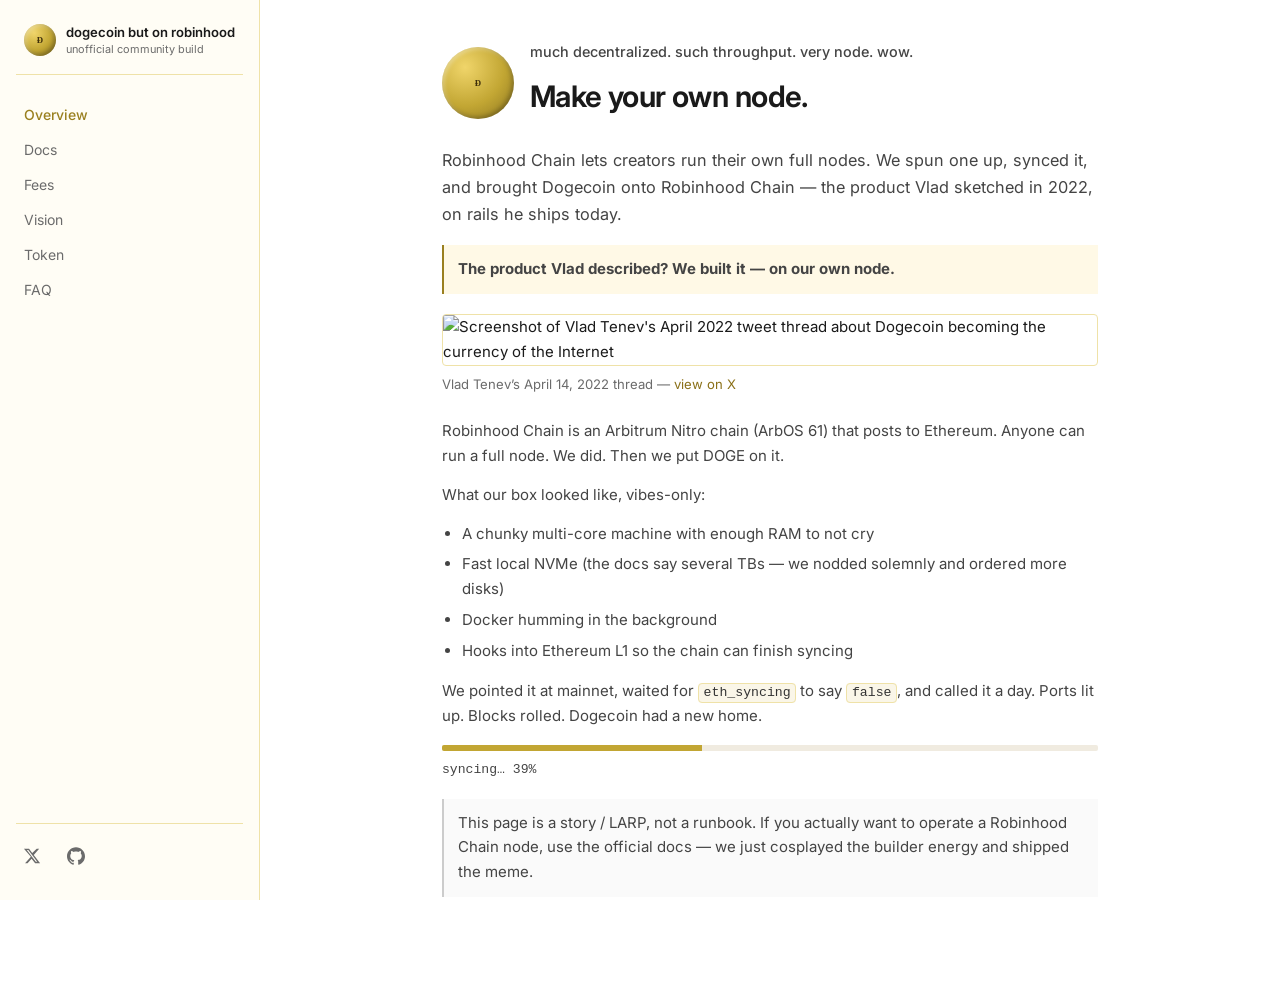
==== index.html @ e366f994 "feat: add overview page" ====
<!DOCTYPE html>
<html lang="en">
<head>
  <meta charset="UTF-8" />
  <meta name="viewport" content="width=device-width, initial-scale=1.0" />
  <title>Overview — dogecoin but on robinhood</title>
  <meta name="description" content="dogecoin but on robinhood. Unofficial community build." />
  <link rel="preconnect" href="https://fonts.googleapis.com" />
  <link rel="preconnect" href="https://fonts.gstatic.com" crossorigin />
  <link href="https://fonts.googleapis.com/css2?family=Inter:wght@400;500;600;700&display=swap" rel="stylesheet" />
  <link rel="icon" href="favicon.ico" sizes="any" />
  <link rel="icon" type="image/png" href="favicon-32.png" sizes="32x32" />
  <link rel="apple-touch-icon" href="apple-touch-icon.png" />
  <link rel="stylesheet" href="styles.css" />
</head>
<body>
  <div class="mobile-bar">
    <a class="mobile-brand" href="index.html">
      <img src="dogecoin.png" alt="Dogecoin" width="28" height="28"
           onerror="this.style.display='none'; this.nextElementSibling.style.display='inline-block';" />
      <span class="logo-mark" style="display:none;width:28px;height:28px;" aria-hidden="true"></span>
      dogecoin but on robinhood
    </a>
    <button class="menu-btn" type="button" id="menuToggle" aria-label="Open menu">Menu</button>
  </div>
  <div class="sidebar-backdrop" id="sidebarBackdrop"></div>

  <div class="layout">
    <aside class="sidebar" id="sidebar" aria-label="Site navigation">
      <a class="sidebar-logo" href="index.html">
        <img src="dogecoin.png" alt="Dogecoin logo" width="36" height="36"
             onerror="this.style.display='none'; this.nextElementSibling.style.display='inline-block';" />
        <span class="logo-mark" style="display:none;" aria-hidden="true"></span>
        <span class="brand-text">
          <span class="brand-name">dogecoin but on robinhood</span>
          <span class="brand-sub">unofficial community build</span>
        </span>
      </a>

      <div class="nav-group">
        <a class="nav-item active" href="index.html">Overview</a>
        <a class="nav-item" href="docs.html">Docs</a>
        <a class="nav-item" href="fees.html">Fees</a>
        <a class="nav-item" href="vision.html">Vision</a>
        <a class="nav-item" href="token.html">Token</a>
        <a class="nav-item" href="faq.html">FAQ</a>
      </div>

      <div class="sidebar-social">
        <a class="social-link" href="https://x.com/DogeCoinHood_" target="_blank" rel="noopener noreferrer" title="X / Twitter" aria-label="X">
          <svg viewBox="0 0 24 24" aria-hidden="true"><path d="M18.244 2.25h3.308l-7.227 8.26 8.502 11.24H16.17l-4.714-6.231-5.401 6.231H2.744l7.727-8.835L1.254 2.25H8.08l4.253 5.622L18.244 2.25zm-1.161 17.52h1.833L7.084 4.126H5.117L17.083 19.77z"/></svg>
        </a>
        <a class="social-link" href="https://github.com/0xiglo/dogecoin-on-robinhood" target="_blank" rel="noopener noreferrer" title="GitHub" aria-label="GitHub">
          <svg viewBox="0 0 24 24" aria-hidden="true"><path d="M12 .297c-6.63 0-12 5.373-12 12 0 5.303 3.438 9.8 8.205 11.385.6.113.82-.258.82-.577 0-.285-.01-1.04-.015-2.04-3.338.724-4.042-1.61-4.042-1.61-.546-1.385-1.335-1.69-1.335-1.69-1.09-.744.083-.729.083-.729 1.205.084 1.84 1.236 1.84 1.236 1.07 1.835 2.809 1.305 3.495.998.108-.776.417-1.305.76-1.605-2.665-.3-5.466-1.332-5.466-5.93 0-1.31.465-2.38 1.235-3.22-.135-.303-.54-1.523.105-3.176 0 0 1.005-.322 3.3 1.23.96-.267 1.98-.399 3-.405 1.02.006 2.04.138 3 .405 2.28-1.552 3.285-1.23 3.285-1.23.645 1.653.24 2.873.12 3.176.765.84 1.23 1.91 1.23 3.22 0 4.61-2.805 5.625-5.475 5.92.42.36.81 1.096.81 2.22 0 1.606-.015 2.896-.015 3.286 0 .315.21.69.825.57C20.565 22.092 24 17.592 24 12.297c0-6.627-5.373-12-12-12"/></svg>
        </a>
      </div>
    </aside>

    <main class="main">
      <article class="content">

        <div class="hero-logo">
          <img src="dogecoin.png" alt="Dogecoin logo" width="72" height="72"
               onerror="this.style.display='none'; this.nextElementSibling.style.display='inline-block';" />
          <span class="logo-mark" style="display:none;width:72px;height:72px;" aria-hidden="true"></span>
          <div>
            <p class="tagline">much decentralized. such throughput. very node. wow.</p>
            <h1>Make your own node.</h1>
          </div>
        </div>
        <p class="lede">
          Robinhood Chain lets creators run their own full nodes. We spun one up, synced it, and brought Dogecoin
          onto Robinhood Chain — the product Vlad sketched in 2022, on rails he ships today.
        </p>
        <div class="callout green">
          <strong>The product Vlad described? We built it — on our own node.</strong>
        </div>

        <figure class="tweet-shot">
          <img src="assets/vlad-doge-tweet.png"
               alt="Screenshot of Vlad Tenev's April 2022 tweet thread about Dogecoin becoming the currency of the Internet"
               loading="lazy" />
          <figcaption>
            Vlad Tenev’s April 14, 2022 thread —
            <a href="https://x.com/vladtenev/status/1514684182718398487" target="_blank" rel="noopener noreferrer">view on X</a>
          </figcaption>
        </figure>

        <p>
          Robinhood Chain is an Arbitrum Nitro chain (ArbOS 61) that posts to Ethereum.
          Anyone can run a full node. We did. Then we put DOGE on it.
        </p>
        <p>What our box looked like, vibes-only:</p>
        <ul>
          <li>A chunky multi-core machine with enough RAM to not cry</li>
          <li>Fast local NVMe (the docs say several TBs — we nodded solemnly and ordered more disks)</li>
          <li>Docker humming in the background</li>
          <li>Hooks into Ethereum L1 so the chain can finish syncing</li>
        </ul>
        <p>
          We pointed it at mainnet, waited for <code>eth_syncing</code> to say <code>false</code>,
          and called it a day. Ports lit up. Blocks rolled. Dogecoin had a new home.
        </p>
        <div class="sync-bar" aria-hidden="true"><span id="syncFill"></span></div>
        <p class="sync-status" id="syncStatus">syncing…</p>
        <div class="callout muted">
          This page is a story / LARP, not a runbook. If you actually want to operate a Robinhood Chain node,
          use the official docs — we just cosplayed the builder energy and shipped the meme.
        </div>
</article>
    </main>
  </div>

  <div id="confetti" aria-hidden="true"></div>
  <script src="app.js"></script>
</body>
</html>
---- styles.css ----
:root {
      --bg: #ffffff;
      --bg-sidebar: #fffdf5;
      --bg-elevated: #fff9e6;
      --border: #efe2a8;
      --text: #1a1a1a;
      --text-muted: #6b6b6b;
      --accent: #c2a633;
      --accent-dark: #9a8020;
      --accent-soft: #fff3c4;
      --link: #8a7018;
      --code-bg: #faf6e8;
      --sidebar-w: 260px;
      --top-h: 56px;
    }

    * { box-sizing: border-box; margin: 0; padding: 0; }

    html { scroll-behavior: smooth; scroll-padding-top: 72px; }

    body {
      font-family: Inter, system-ui, -apple-system, Segoe UI, Roboto, sans-serif;
      background: var(--bg);
      color: var(--text);
      line-height: 1.65;
      font-size: 15px;
    }

    a { color: var(--link); text-decoration: none; }
    a:hover { text-decoration: underline; }

    code, .inline-code {
      font-family: ui-monospace, SFMono-Regular, Menlo, Consolas, monospace;
      font-size: 0.88em;
      background: var(--code-bg);
      border: 1px solid var(--border);
      border-radius: 4px;
      padding: 0.1em 0.35em;
      color: #333;
    }

    .layout {
      display: grid;
      grid-template-columns: var(--sidebar-w) 1fr;
      min-height: 100vh;
    }

    .sidebar {
      position: sticky;
      top: 0;
      height: 100vh;
      overflow-y: auto;
      background: var(--bg-sidebar);
      border-right: 1px solid var(--border);
      padding: 20px 16px 28px;
      display: flex;
      flex-direction: column;
      gap: 4px;
    }

    .sidebar-logo {
      display: flex;
      align-items: center;
      gap: 10px;
      padding: 4px 8px 18px;
      border-bottom: 1px solid var(--border);
      margin-bottom: 10px;
      text-decoration: none;
      color: var(--text);
    }
    .sidebar-logo:hover { text-decoration: none; }
    .sidebar-logo img,
    .sidebar-logo .logo-mark {
      width: 32px;
      height: 32px;
      flex-shrink: 0;
    }
    .sidebar-logo .brand-text {
      display: flex;
      flex-direction: column;
      line-height: 1.2;
    }
    .sidebar-logo .brand-name {
      font-weight: 600;
      font-size: 0.82rem;
      line-height: 1.25;
    }
    .sidebar-logo .brand-sub {
      font-size: 0.68rem;
      color: var(--text-muted);
      font-weight: 400;
      margin-top: 2px;
    }

    .nav-group { margin-top: 8px; }
    .nav-group-title {
      font-size: 0.7rem;
      font-weight: 500;
      letter-spacing: 0.03em;
      text-transform: uppercase;
      color: var(--text-muted);
      padding: 10px 8px 4px;
    }

    .nav-item {
      display: block;
      width: 100%;
      text-align: left;
      padding: 6px 8px;
      border-radius: 4px;
      border: none;
      background: transparent;
      color: var(--text-muted);
      font: inherit;
      font-size: 0.875rem;
      font-weight: 400;
      cursor: pointer;
      text-decoration: none;
    }
    .nav-item:hover {
      color: var(--text);
      background: transparent;
      text-decoration: none;
    }
    .nav-item.active {
      color: var(--accent-dark);
      font-weight: 500;
      background: transparent;
    }

    .sidebar-cta {
      margin-top: auto;
      padding-top: 16px;
      border-top: 1px solid var(--border);
      display: flex;
      flex-direction: column;
      gap: 6px;
    }

    /* Minimal text-style buttons */
    .btn {
      display: inline-flex;
      align-items: center;
      justify-content: flex-start;
      gap: 6px;
      padding: 6px 8px;
      border-radius: 0;
      font-weight: 400;
      font-size: 0.875rem;
      border: none;
      border-bottom: 1px solid transparent;
      cursor: pointer;
      text-decoration: none;
      font-family: inherit;
      color: var(--text);
      background: transparent;
      width: 100%;
    }
    .btn:hover {
      text-decoration: none;
      color: var(--accent-dark);
      border-bottom-color: var(--accent);
    }
    .btn-primary {
      background: transparent;
      border: none;
      border-bottom: 1px solid var(--accent);
      color: var(--accent-dark);
      font-weight: 500;
      padding: 6px 0;
    }
    .btn-primary:hover {
      color: var(--text);
      border-bottom-color: var(--text);
      filter: none;
    }
    .btn-green {
      background: transparent;
      border: none;
      border-bottom: 1px solid transparent;
      color: var(--text-muted);
    }
    .btn-green:hover {
      color: var(--accent-dark);
      border-bottom-color: var(--accent);
    }

    .cta-row .btn {
      width: auto;
      padding: 4px 0;
      margin-right: 20px;
    }

    .mobile-bar {
      display: none;
      position: sticky;
      top: 0;
      z-index: 40;
      height: var(--top-h);
      background: var(--bg);
      border-bottom: 1px solid var(--border);
      align-items: center;
      justify-content: space-between;
      padding: 0 14px;
    }
    .mobile-bar .menu-btn {
      background: transparent;
      border: none;
      border-bottom: 1px solid var(--border);
      color: var(--text);
      border-radius: 0;
      padding: 4px 0;
      font: inherit;
      font-weight: 400;
      font-size: 0.875rem;
      cursor: pointer;
    }
    .mobile-brand {
      display: flex;
      align-items: center;
      gap: 8px;
      font-weight: 600;
      font-size: 0.8rem;
      color: var(--text);
      text-decoration: none;
      max-width: calc(100% - 80px);
      overflow: hidden;
      text-overflow: ellipsis;
      white-space: nowrap;
    }
    .mobile-brand img, .mobile-brand .logo-mark { width: 28px; height: 28px; }

    .sidebar-backdrop {
      display: none;
      position: fixed;
      inset: 0;
      background: rgba(0,0,0,0.25);
      z-index: 45;
    }

    .main {
      min-width: 0;
      display: flex;
      justify-content: center;
      background: var(--bg);
    }

    .content {
      width: min(720px, 100%);
      padding: 40px 32px 80px;
    }

    .content h1 {
      font-size: 1.85rem;
      font-weight: 650;
      letter-spacing: -0.02em;
      line-height: 1.25;
      margin-bottom: 12px;
      color: var(--text);
    }
    .content h2 {
      font-size: 1.25rem;
      font-weight: 600;
      margin: 48px 0 14px;
      padding-top: 8px;
      border-top: 1px solid var(--border);
      scroll-margin-top: 24px;
      color: var(--text);
    }
    .content h2:first-of-type { border-top: none; margin-top: 36px; }
    .content h3 {
      font-size: 1rem;
      font-weight: 600;
      margin: 28px 0 10px;
      color: var(--text);
    }
    .content p { margin: 0 0 14px; color: #444; }
    .content ul { margin: 0 0 16px 1.25rem; color: #444; }
    .content li { margin-bottom: 6px; }
    .lede { font-size: 1.02rem; color: var(--text-muted); margin-bottom: 20px; }

    .hero-logo {
      display: flex;
      align-items: center;
      gap: 16px;
      margin-bottom: 20px;
    }
    .hero-logo img,
    .hero-logo .logo-mark {
      width: 64px;
      height: 64px;
    }
    .tagline {
      color: var(--accent-dark);
      font-weight: 500;
      font-size: 0.9rem;
      margin-bottom: 8px;
    }

    .callout {
      background: var(--bg-elevated);
      border: none;
      border-left: 2px solid var(--accent);
      border-radius: 0;
      padding: 12px 14px;
      margin: 18px 0;
      color: #444;
    }
    .callout.green { border-left-color: var(--accent-dark); }
    .callout.muted { border-left-color: #ccc; background: #fafafa; }

    .tweet-card {
      background: transparent;
      border: none;
      border-bottom: 1px solid var(--border);
      border-radius: 0;
      padding: 14px 0;
      margin: 0;
    }
    .tweet-card:last-of-type { border-bottom: none; }
    .tweet-card .who {
      display: flex;
      align-items: center;
      gap: 10px;
      margin-bottom: 8px;
    }
    .tweet-card .avatar {
      width: 32px; height: 32px;
      border-radius: 50%;
      background: var(--accent);
      display: grid; place-items: center;
      font-weight: 600; font-size: 0.75rem; color: #fff;
    }
    .tweet-card .handle { color: var(--text-muted); font-size: 0.8rem; }
    .tweet-card p { margin: 0; color: #444; }

    table {
      width: 100%;
      border-collapse: collapse;
      margin: 16px 0 20px;
      font-size: 0.9rem;
    }
    th, td {
      border: 1px solid var(--border);
      padding: 10px 12px;
      text-align: left;
    }
    th { background: var(--bg-elevated); color: var(--text); font-weight: 600; }
    td { color: #444; }

    .code-block {
      position: relative;
      margin: 14px 0 20px;
      border: 1px solid var(--border);
      border-radius: 4px;
      overflow: hidden;
      background: var(--code-bg);
    }
    .code-block pre {
      margin: 0;
      padding: 14px 14px 16px;
      overflow-x: auto;
      font-size: 0.8rem;
      line-height: 1.55;
    }
    .code-block pre code {
      background: none;
      border: none;
      padding: 0;
      font-size: inherit;
      color: #24292e;
    }
    .copy-btn {
      position: absolute;
      top: 8px;
      right: 8px;
      background: transparent;
      border: none;
      border-bottom: 1px solid var(--border);
      color: var(--text-muted);
      border-radius: 0;
      padding: 2px 0;
      font-size: 0.72rem;
      font-weight: 400;
      cursor: pointer;
      font-family: inherit;
    }
    .copy-btn:hover { color: var(--accent-dark); border-bottom-color: var(--accent); }

    .stats {
      display: grid;
      grid-template-columns: repeat(3, 1fr);
      gap: 0;
      margin: 18px 0;
      border-top: 1px solid var(--border);
      border-bottom: 1px solid var(--border);
    }
    .stat {
      background: transparent;
      border: none;
      border-right: 1px solid var(--border);
      border-radius: 0;
      padding: 14px 12px;
    }
    .stat:last-child { border-right: none; }
    .stat .label { font-size: 0.72rem; color: var(--text-muted); text-transform: uppercase; letter-spacing: 0.04em; font-weight: 500; }
    .stat .value { font-size: 1.35rem; font-weight: 600; color: var(--accent-dark); margin-top: 4px; font-variant-numeric: tabular-nums; }

    .token-card {
      display: grid;
      grid-template-columns: auto 1fr;
      gap: 14px;
      align-items: center;
      background: var(--bg-elevated);
      border: 1px solid var(--border);
      border-radius: 4px;
      padding: 16px;
      margin: 16px 0;
    }
    .token-card img, .token-card .logo-mark { width: 48px; height: 48px; }
    .token-card h3 { margin: 0 0 4px; font-size: 1.05rem; font-weight: 600; }
    .token-card p { margin: 0; font-size: 0.88rem; color: #555; }

    .sync-bar {
      margin: 16px 0 8px;
      background: #f0ebe0;
      border-radius: 2px;
      height: 6px;
      overflow: hidden;
      border: none;
    }
    .sync-bar > span {
      display: block;
      height: 100%;
      width: 0%;
      background: var(--accent);
      transition: width 0.05s linear;
    }
    .sync-status {
      font-size: 0.82rem;
      color: var(--text-muted);
      font-family: ui-monospace, SFMono-Regular, Menlo, Consolas, monospace;
    }
    .sync-status.synced { color: var(--accent-dark); }

    .faq details {
      border: none;
      border-bottom: 1px solid var(--border);
      border-radius: 0;
      background: transparent;
      margin-bottom: 0;
      padding: 12px 0;
    }
    .faq summary {
      cursor: pointer;
      font-weight: 500;
      color: var(--text);
    }
    .faq details p { margin: 10px 0 0; }

    .disclaimer {
      margin-top: 48px;
      padding-top: 20px;
      border-top: 1px solid var(--border);
      font-size: 0.78rem;
      color: var(--text-muted);
    }

    .cta-row {
      display: flex;
      flex-wrap: wrap;
      gap: 0;
      margin: 20px 0;
    }

    /* Dogecoin logo mark (official-style gold coin with Ð) */
    .logo-mark {
      display: inline-block;
      border-radius: 50%;
      background: radial-gradient(circle at 32% 28%, #f0d56a, #c2a633 55%, #8a7420 100%);
      box-shadow: inset -2px -2px 4px rgba(0,0,0,0.25), inset 2px 2px 4px rgba(255,255,255,0.35);
      position: relative;
    }
    .logo-mark::after {
      content: "Ð";
      position: absolute;
      inset: 0;
      display: grid;
      place-items: center;
      font-weight: 800;
      color: #3d2e0a;
      font-family: Georgia, "Times New Roman", serif;
      font-size: 58%;
      line-height: 1;
    }

    #confetti {
      position: fixed;
      inset: 0;
      pointer-events: none;
      z-index: 100;
      overflow: hidden;
    }
    .confetti-piece {
      position: absolute;
      top: -20px;
      width: 18px; height: 18px;
      border-radius: 50%;
      background: radial-gradient(circle at 30% 30%, #f0d56a, #c2a633);
      animation: fall 1.6s ease-in forwards;
      font-size: 11px;
      font-weight: 800;
      color: #3d2e0a;
      display: grid; place-items: center;
      font-family: Georgia, serif;
    }
    @keyframes fall {
      to { transform: translateY(110vh) rotate(540deg); opacity: 0; }
    }

    @media (prefers-reduced-motion: reduce) {
      html { scroll-behavior: auto; }
      .confetti-piece { display: none; }
      .sync-bar > span { transition: none; }
    }

    @media (max-width: 900px) {
      .layout { grid-template-columns: 1fr; }
      .sidebar {
        position: fixed;
        left: 0; top: 0;
        z-index: 50;
        width: min(300px, 86vw);
        transform: translateX(-105%);
        transition: transform 0.2s ease;
      }
      .sidebar.open { transform: translateX(0); }
      .sidebar-backdrop.open { display: block; }
      .mobile-bar { display: flex; }
      .content { padding: 24px 18px 64px; }
      .stats { grid-template-columns: 1fr; }
    }


.sidebar-social {
  margin-top: auto;
  padding-top: 16px;
  border-top: 1px solid var(--border);
  display: flex;
  gap: 12px;
  align-items: center;
}
.social-link {
  display: inline-flex;
  align-items: center;
  justify-content: center;
  width: 32px;
  height: 32px;
  color: var(--text-muted);
  border: none;
  background: transparent;
  cursor: pointer;
  text-decoration: none;
  border-radius: 4px;
  padding: 0;
}
.social-link:hover {
  color: var(--accent-dark);
  text-decoration: none;
}
.social-link svg { width: 18px; height: 18px; fill: currentColor; }
.social-link.disabled {
  opacity: 0.45;
  cursor: not-allowed;
}
.social-link.disabled:hover { color: var(--text-muted); }
.content > h1.page-title {
  font-size: 1.85rem;
  font-weight: 650;
  letter-spacing: -0.02em;
  line-height: 1.25;
  margin-bottom: 12px;
}


.tweet-shot {
  margin: 20px 0 24px;
  max-width: 100%;
}
.tweet-shot img {
  display: block;
  width: 100%;
  max-width: 100%;
  height: auto;
  border: 1px solid var(--border);
  border-radius: 4px;
  background: #fff;
}
.tweet-shot figcaption {
  margin-top: 8px;
  font-size: 0.82rem;
  color: var(--text-muted);
}
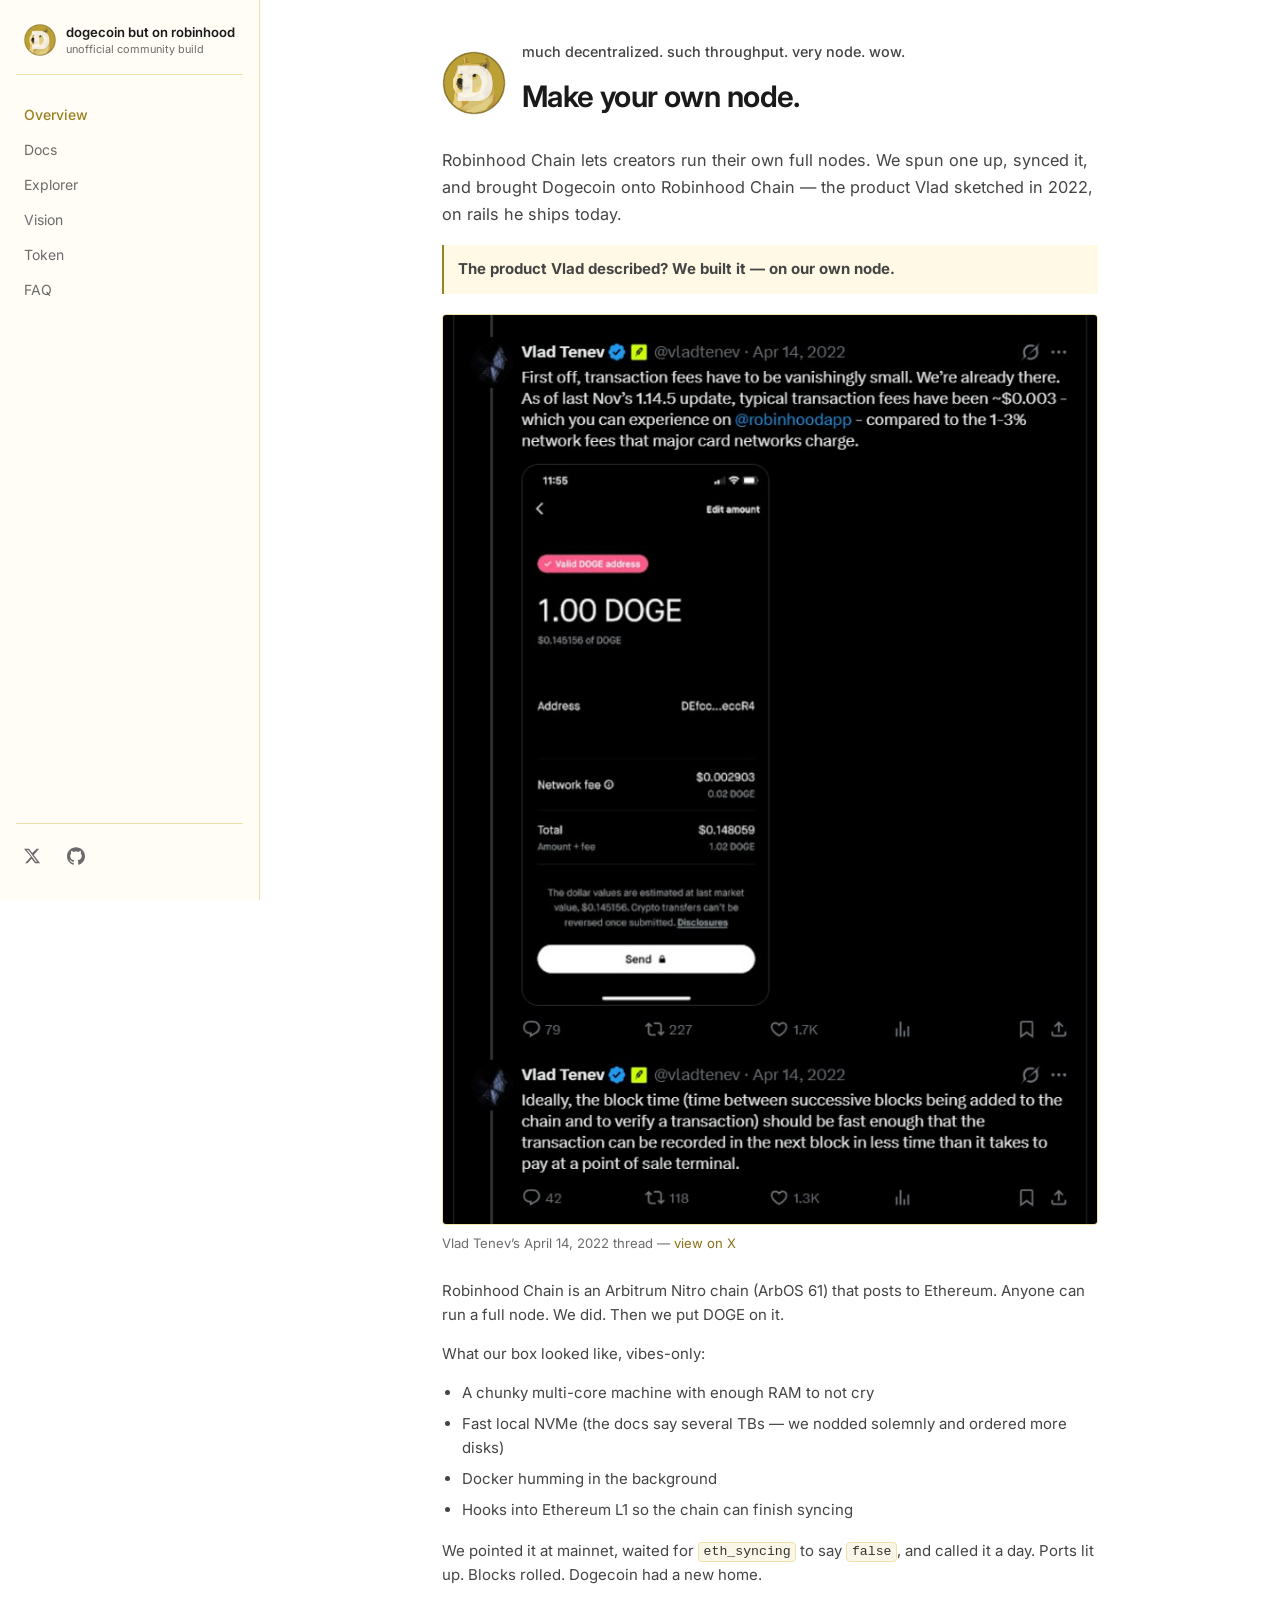
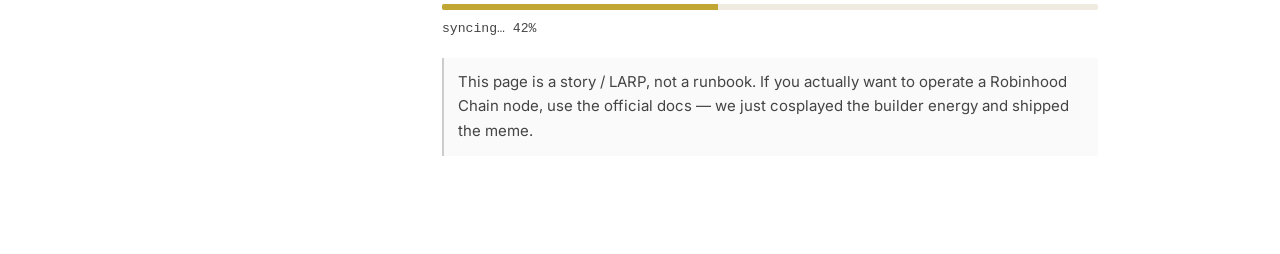
==== commit 8abce777: "feat: expand docs and add inverted-fee explorer Co-authored-by: Cursor <cursoragent@cursor.com>" ====
--- a/index.html
+++ b/index.html
@@ -40,7 +40,7 @@
       <div class="nav-group">
         <a class="nav-item active" href="index.html">Overview</a>
         <a class="nav-item" href="docs.html">Docs</a>
-        <a class="nav-item" href="fees.html">Fees</a>
+        <a class="nav-item" href="explorer.html">Explorer</a>
         <a class="nav-item" href="vision.html">Vision</a>
         <a class="nav-item" href="token.html">Token</a>
         <a class="nav-item" href="faq.html">FAQ</a>
--- a/styles.css
+++ b/styles.css
@@ -601,3 +601,49 @@
   font-size: 0.82rem;
   color: var(--text-muted);
 }
+
+
+.stats-4 { grid-template-columns: repeat(4, 1fr); }
+.stat-unit { font-size: 0.65em; color: var(--text-muted); font-weight: 500; }
+.visually-hidden {
+  position: absolute; width: 1px; height: 1px; padding: 0; margin: -1px;
+  overflow: hidden; clip: rect(0,0,0,0); border: 0;
+}
+.explorer-toolbar {
+  display: flex; flex-wrap: wrap; gap: 10px; margin: 18px 0 12px; align-items: center;
+}
+.explorer-search { flex: 1; min-width: 180px; }
+.explorer-toolbar input[type="search"],
+.explorer-toolbar select {
+  width: 100%;
+  font: inherit;
+  font-size: 0.88rem;
+  padding: 8px 10px;
+  border: 1px solid var(--border);
+  border-radius: 4px;
+  background: #fff;
+  color: var(--text);
+}
+.explorer-toolbar select { width: auto; min-width: 140px; }
+.explorer-table-wrap { overflow-x: auto; border-top: 1px solid var(--border); border-bottom: 1px solid var(--border); }
+.explorer-table { width: 100%; border-collapse: collapse; font-size: 0.82rem; margin: 0; }
+.explorer-table th, .explorer-table td {
+  border: none; border-bottom: 1px solid var(--border);
+  padding: 10px 8px; text-align: left; white-space: nowrap;
+}
+.explorer-table th { background: var(--bg-elevated); font-weight: 600; color: var(--text); }
+.explorer-table td { color: #444; font-variant-numeric: tabular-nums; }
+.explorer-table .mono { font-family: ui-monospace, SFMono-Regular, Menlo, Consolas, monospace; font-size: 0.78rem; }
+.explorer-table .fee-zero { color: var(--accent-dark); font-weight: 600; }
+.explorer-table .reward { color: var(--accent-dark); font-weight: 600; }
+.badge {
+  display: inline-block; font-size: 0.72rem; font-weight: 500;
+  padding: 2px 0; border-bottom: 1px solid var(--border); color: var(--text-muted);
+}
+.badge.rewarded { color: var(--accent-dark); border-bottom-color: var(--accent); }
+.badge.pending { color: #888; }
+.explorer-footnote { font-size: 0.8rem; color: var(--text-muted); margin-top: 14px; }
+@media (max-width: 900px) {
+  .stats-4 { grid-template-columns: repeat(2, 1fr); }
+  .stats-4 .stat:nth-child(2) { border-right: none; }
+}
